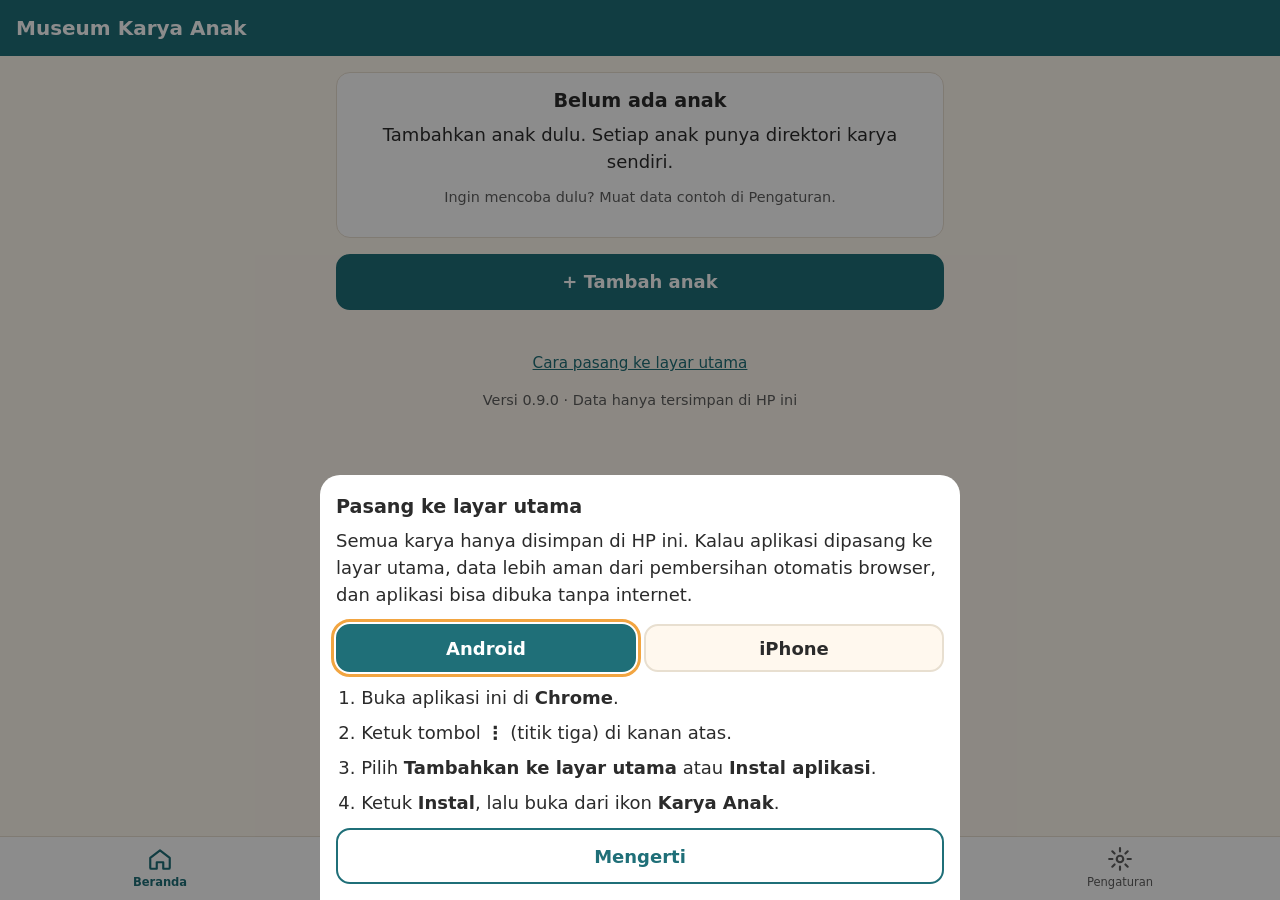
==== app/index.html @ 548cb98d "Aplikasi lengkap versi 0.9.0: folder app untuk Cloudflare, alat bantu, aturan kerja multi-device" ====
<!doctype html>
<html lang="id">
<head>
  <meta charset="utf-8">
  <meta name="viewport" content="width=device-width, initial-scale=1, viewport-fit=cover">
  <title>Museum Karya Anak</title>
  <meta name="description" content="Katalog pribadi karya anak. Semua data tersimpan di HP ini saja.">
  <meta name="theme-color" content="#1F6F78">
  <link rel="manifest" href="manifest.webmanifest">
  <link rel="icon" href="icons/icon-192.png" type="image/png">
  <link rel="apple-touch-icon" href="icons/apple-touch-icon.png">
  <meta name="mobile-web-app-capable" content="yes">
  <meta name="apple-mobile-web-app-capable" content="yes">
  <meta name="apple-mobile-web-app-title" content="Karya Anak">
  <meta name="apple-mobile-web-app-status-bar-style" content="default">
  <link rel="stylesheet" href="css/app.css">
  <script src="js/version.js"></script>
  <script type="module" src="js/app.js"></script>
</head>
<body>
  <header class="app-bar">
    <button type="button" id="tombol-kembali" class="tombol-ikon" aria-label="Kembali" hidden>←</button>
    <h1 id="judul-layar" class="app-judul">Museum Karya Anak</h1>
  </header>

  <main id="layar" class="layar" tabindex="-1"></main>

  <nav id="nav-bawah" class="nav-bawah" aria-label="Menu utama">
    <button type="button" data-ke="#/" data-nav="beranda">
      <svg viewBox="0 0 24 24" aria-hidden="true"><path d="M3 11l9-7 9 7v9a1 1 0 0 1-1 1h-5v-6H9v6H4a1 1 0 0 1-1-1z"/></svg>
      <span>Beranda</span>
    </button>
    <button type="button" data-ke="#/cari" data-nav="cari">
      <svg viewBox="0 0 24 24" aria-hidden="true"><circle cx="11" cy="11" r="7"/><path d="M20 20l-4-4"/></svg>
      <span>Cari</span>
    </button>
    <button type="button" data-ke="#/karya/baru" data-nav="tambah" class="nav-tambah">
      <svg viewBox="0 0 24 24" aria-hidden="true"><path d="M12 5v14M5 12h14"/></svg>
      <span>Tambah karya</span>
    </button>
    <button type="button" data-ke="#/pengaturan" data-nav="pengaturan">
      <svg viewBox="0 0 24 24" aria-hidden="true"><circle cx="12" cy="12" r="3"/><path d="M12 2v3M12 19v3M2 12h3M19 12h3M4.9 4.9l2.1 2.1M17 17l2.1 2.1M4.9 19.1L7 17M17 7l2.1-2.1"/></svg>
      <span>Pengaturan</span>
    </button>
  </nav>

  <div id="banner-update" class="banner" role="status" hidden>
    <span>Ada versi baru aplikasi.</span>
    <button type="button" id="tombol-update" class="tombol tombol-kecil">Perbarui</button>
  </div>

  <dialog id="panduan-pasang" class="lembar" aria-labelledby="panduan-judul">
    <h2 id="panduan-judul">Pasang ke layar utama</h2>
    <p>
      Semua karya hanya disimpan di HP ini. Kalau aplikasi dipasang ke layar utama,
      data lebih aman dari pembersihan otomatis browser, dan aplikasi bisa dibuka tanpa internet.
    </p>

    <button type="button" id="tombol-pasang-langsung" class="tombol tombol-utama" hidden>Pasang sekarang</button>

    <div class="tab-pilihan" role="tablist" aria-label="Jenis HP">
      <button type="button" role="tab" class="tab" data-os="android" aria-selected="true">Android</button>
      <button type="button" role="tab" class="tab" data-os="iphone" aria-selected="false">iPhone</button>
    </div>

    <ol class="langkah" data-panel="android">
      <li>Buka aplikasi ini di <strong>Chrome</strong>.</li>
      <li>Ketuk tombol <strong>⋮</strong> (titik tiga) di kanan atas.</li>
      <li>Pilih <strong>Tambahkan ke layar utama</strong> atau <strong>Instal aplikasi</strong>.</li>
      <li>Ketuk <strong>Instal</strong>, lalu buka dari ikon <strong>Karya Anak</strong>.</li>
    </ol>

    <ol class="langkah" data-panel="iphone" hidden>
      <li>Buka aplikasi ini di <strong>Safari</strong>.</li>
      <li>Ketuk tombol <strong>Bagikan</strong> (kotak dengan panah ke atas).</li>
      <li>Gulir ke bawah, pilih <strong>Tambahkan ke Layar Utama</strong>.</li>
      <li>Ketuk <strong>Tambah</strong>, lalu buka dari ikon <strong>Karya Anak</strong>.</li>
    </ol>
    <p class="catatan" data-panel="iphone" hidden>
      Penting di iPhone: data di ikon layar utama <strong>terpisah</strong> dari data di Safari.
      Pasang dulu, lalu selalu buka dari ikon sebelum mulai menyimpan karya.
    </p>

    <button type="button" class="tombol" data-tutup>Mengerti</button>
  </dialog>

  <noscript>
    <p class="kartu">Aplikasi ini butuh JavaScript. Aktifkan JavaScript di browser Anda.</p>
  </noscript>
</body>
</html>
---- app/css/app.css ----
/* Museum Karya Anak — gaya dasar.
   Dirancang untuk HP dan satu tangan: teks besar, tombol besar. */

:root {
  --warna-utama: #1F6F78;
  --warna-utama-gelap: #155158;
  --aksen: #F2A541;
  --latar: #FFF8EE;
  --kartu: #FFFFFF;
  --teks: #2B2B2B;
  --teks-redup: #5E5E5E;
  --garis: #E8DFD0;
  --bahaya: #B3261E;
  --sukses: #2E7D32;
  --peringatan: #B26A00;

  --radius: 14px;
  --tinggi-tombol: 56px;
  --jarak: 16px;
  --tinggi-nav: 64px;
}

* { box-sizing: border-box; }

html { -webkit-text-size-adjust: 100%; }

body {
  margin: 0;
  min-height: 100vh;
  background: var(--latar);
  color: var(--teks);
  font-family: system-ui, -apple-system, "Segoe UI", Roboto, sans-serif;
  font-size: 18px;
  line-height: 1.5;
  padding-bottom: env(safe-area-inset-bottom);
}

h1, h2, h3 { line-height: 1.25; margin: 0 0 8px; }
h2 { font-size: 1.2rem; }
p { margin: 0 0 12px; }

.app-bar {
  position: sticky;
  top: 0;
  z-index: 10;
  background: var(--warna-utama);
  color: #fff;
  display: flex;
  align-items: center;
  gap: 8px;
  min-height: 56px;
  padding: calc(env(safe-area-inset-top) + 8px) var(--jarak) 8px;
}
.app-judul {
  font-size: 1.25rem;
  margin: 0;
  overflow: hidden;
  text-overflow: ellipsis;
  white-space: nowrap;
}
.tombol-ikon {
  flex: none;
  width: 48px;
  height: 48px;
  margin-left: -8px;
  border: 0;
  border-radius: 50%;
  background: transparent;
  color: #fff;
  font-size: 1.6rem;
  line-height: 1;
  cursor: pointer;
}
.tombol-ikon:active { background: rgba(255, 255, 255, 0.15); }

.layar {
  max-width: 640px;
  margin: 0 auto;
  padding: var(--jarak);
  outline: none;
}

.kartu {
  background: var(--kartu);
  border: 1px solid var(--garis);
  border-radius: var(--radius);
  padding: var(--jarak);
  margin-bottom: var(--jarak);
}

.redup { color: var(--teks-redup); }

/* Tombol */
.tombol {
  display: flex;
  align-items: center;
  justify-content: center;
  width: 100%;
  min-height: var(--tinggi-tombol);
  padding: 0 20px;
  margin-top: 12px;
  border: 2px solid var(--warna-utama);
  border-radius: var(--radius);
  background: var(--kartu);
  color: var(--warna-utama);
  font: inherit;
  font-weight: 600;
  cursor: pointer;
  -webkit-tap-highlight-color: transparent;
}
.tombol:active { transform: scale(0.98); }
.tombol-utama { background: var(--warna-utama); color: #fff; }
.tombol-utama:active { background: var(--warna-utama-gelap); }
.tombol-kecil { width: auto; min-height: 44px; margin: 0; }
.tombol:focus-visible, .tab:focus-visible {
  outline: 3px solid var(--aksen);
  outline-offset: 2px;
}

.tombol-bahaya {
  border-color: var(--bahaya);
  color: var(--bahaya);
  margin-top: 40px;
}
.tombol-bahaya-penuh {
  border-color: var(--bahaya);
  background: var(--bahaya);
  color: #fff;
}
.tombol-teks {
  min-height: 44px;
  padding: 0 4px;
  border: 0;
  background: none;
  color: var(--warna-utama);
  font: inherit;
  font-size: 0.95rem;
  text-decoration: underline;
  cursor: pointer;
}

.subjudul { font-size: 1rem; color: var(--teks-redup); margin: 4px 0 12px; }
.kosong { text-align: center; }
.kaki { margin-top: 32px; text-align: center; font-size: 0.9rem; }
.kaki p { margin: 4px 0 0; }

/* Daftar anak di beranda */
.daftar-anak { display: grid; gap: 12px; }
.kartu-anak {
  display: flex;
  align-items: center;
  gap: 14px;
  width: 100%;
  min-height: 84px;
  padding: 12px var(--jarak);
  border: 1px solid var(--garis);
  border-radius: var(--radius);
  background: var(--kartu);
  color: var(--teks);
  font: inherit;
  text-align: left;
  cursor: pointer;
  -webkit-tap-highlight-color: transparent;
}
.kartu-anak:active { background: #F6EFE3; }
.kartu-anak-teks { display: flex; flex-direction: column; flex: 1; min-width: 0; }
.kartu-anak-nama {
  font-size: 1.15rem;
  font-weight: 700;
  overflow: hidden;
  text-overflow: ellipsis;
  white-space: nowrap;
}
.panah { font-size: 1.8rem; color: var(--teks-redup); }

.avatar {
  flex: none;
  display: inline-flex;
  align-items: center;
  justify-content: center;
  width: 56px;
  height: 56px;
  border-radius: 50%;
  color: #fff;
  font-size: 1.5rem;
  font-weight: 700;
}
.avatar-besar { width: 72px; height: 72px; font-size: 2rem; }
.avatar-0 { background: #1F6F78; }
.avatar-1 { background: #C4553A; }
.avatar-2 { background: #4F8F5C; }
.avatar-3 { background: #7A5BA6; }
.avatar-4 { background: #A86F12; }
.avatar-5 { background: #2F6DB5; }

.profil-anak { display: flex; align-items: center; gap: 16px; }
.profil-anak h2 { margin-bottom: 4px; overflow-wrap: anywhere; }
.profil-anak p { margin: 0; }

/* Formulir */
.isian { display: flex; flex-direction: column; gap: 6px; margin-bottom: 20px; }
.label { font-weight: 600; }
.wajib { color: var(--bahaya); font-weight: 400; font-size: 0.9rem; }
.isian input {
  width: 100%;
  min-height: var(--tinggi-tombol);
  padding: 0 14px;
  border: 2px solid var(--garis);
  border-radius: var(--radius);
  background: var(--kartu);
  color: var(--teks);
  font: inherit; /* 18px: mencegah iPhone memperbesar layar saat mengetik */
}
.isian input:focus { outline: none; border-color: var(--warna-utama); }
.bantuan { font-size: 0.9rem; color: var(--teks-redup); }
.isian .tombol-teks { align-self: flex-start; }
.pesan-galat {
  padding: 12px;
  border-radius: var(--radius);
  background: #FDECEA;
  color: var(--bahaya);
}
.tombol:disabled { opacity: 0.45; cursor: default; transform: none; }

/* Pesan singkat */
.kabar {
  position: fixed;
  left: 50%;
  bottom: calc(env(safe-area-inset-bottom) + 24px);
  z-index: 30;
  transform: translateX(-50%);
  max-width: calc(100% - 32px);
  padding: 12px 20px;
  border-radius: 999px;
  background: var(--teks);
  color: #fff;
  box-shadow: 0 6px 20px rgba(0, 0, 0, 0.25);
}

/* Banner versi baru */
.banner {
  position: fixed;
  left: var(--jarak);
  right: var(--jarak);
  bottom: calc(env(safe-area-inset-bottom) + var(--jarak));
  z-index: 20;
  display: flex;
  align-items: center;
  justify-content: space-between;
  gap: 12px;
  padding: 12px var(--jarak);
  border-radius: var(--radius);
  background: var(--teks);
  color: #fff;
  box-shadow: 0 6px 20px rgba(0, 0, 0, 0.25);
}
.banner[hidden] { display: none; }
.banner .tombol { background: var(--aksen); border-color: var(--aksen); color: var(--teks); }

/* Lembar (dialog dari bawah, mudah dijangkau jempol) */
.lembar {
  width: 100%;
  max-width: 640px;
  max-height: 90vh;
  margin: auto auto 0;
  padding: 20px var(--jarak) calc(env(safe-area-inset-bottom) + var(--jarak));
  border: 0;
  border-radius: 20px 20px 0 0;
  background: var(--kartu);
  color: var(--teks);
  overflow-y: auto;
}
.lembar::backdrop { background: rgba(0, 0, 0, 0.45); }

.tab-pilihan {
  display: grid;
  grid-template-columns: 1fr 1fr;
  gap: 8px;
  margin: 16px 0 8px;
}
.tab {
  min-height: 48px;
  border: 2px solid var(--garis);
  border-radius: var(--radius);
  background: var(--latar);
  color: var(--teks);
  font: inherit;
  font-weight: 600;
  cursor: pointer;
}
.tab[aria-selected="true"] {
  border-color: var(--warna-utama);
  background: var(--warna-utama);
  color: #fff;
}

.langkah { padding-left: 1.4em; margin: 12px 0; }
.langkah li { margin-bottom: 8px; }

.catatan {
  padding: 12px;
  border-radius: var(--radius);
  background: #FFF1D6;
  font-size: 0.95rem;
}

/* ---------- Tahap 3 ke atas ---------- */

body.ada-nav { padding-bottom: calc(var(--tinggi-nav) + env(safe-area-inset-bottom) + 8px); }
body.ada-bar-aksi { padding-bottom: calc(var(--tinggi-nav) + env(safe-area-inset-bottom) + 80px); }

/* Menu bawah (mudah dijangkau jempol) */
.nav-bawah {
  position: fixed;
  left: 0;
  right: 0;
  bottom: 0;
  z-index: 15;
  display: grid;
  grid-template-columns: repeat(4, 1fr);
  height: calc(var(--tinggi-nav) + env(safe-area-inset-bottom));
  padding-bottom: env(safe-area-inset-bottom);
  background: var(--kartu);
  border-top: 1px solid var(--garis);
}
.nav-bawah button {
  display: flex;
  flex-direction: column;
  align-items: center;
  justify-content: center;
  gap: 2px;
  border: 0;
  background: none;
  color: var(--teks-redup);
  font: inherit;
  font-size: 0.72rem;
  cursor: pointer;
  -webkit-tap-highlight-color: transparent;
}
.nav-bawah svg {
  width: 26px;
  height: 26px;
  fill: none;
  stroke: currentColor;
  stroke-width: 2;
  stroke-linecap: round;
  stroke-linejoin: round;
}
.nav-bawah [aria-current="page"] { color: var(--warna-utama); font-weight: 700; }
.nav-bawah .nav-tambah svg {
  width: 40px;
  height: 40px;
  padding: 7px;
  border-radius: 50%;
  background: var(--warna-utama);
  color: #fff;
  stroke-width: 3;
}
.nav-bawah .nav-tambah { color: var(--warna-utama); font-weight: 600; }

body.ada-nav .banner,
body.ada-nav .kabar { bottom: calc(var(--tinggi-nav) + env(safe-area-inset-bottom) + 12px); }

/* Input file disembunyikan; tombolnya berupa <label> (paling andal di iPhone) */
.tersembunyi {
  position: absolute;
  width: 1px;
  height: 1px;
  opacity: 0;
  pointer-events: none;
}

.daftar-status { list-style: none; margin: 0 0 8px; padding: 0; }
.daftar-status li {
  display: flex;
  justify-content: space-between;
  gap: 12px;
  padding: 10px 0;
  border-bottom: 1px solid var(--garis);
}
.daftar-status li:last-child { border-bottom: 0; }
.daftar-status strong { text-align: right; }
.status-ya { color: var(--sukses); }
.status-belum { color: var(--peringatan); }

.tombol-bahaya-garis { border-color: var(--bahaya); color: var(--bahaya); }
.teks-bahaya { color: var(--bahaya); }

/* Chip pilihan */
.chip-grup { display: flex; flex-wrap: wrap; gap: 8px; }
.chip-grup:empty { display: none; }
.chip-gulir {
  display: flex;
  gap: 8px;
  overflow-x: auto;
  padding: 2px 0 8px;
  margin-bottom: 4px;
  scrollbar-width: none;
}
.chip-gulir::-webkit-scrollbar { display: none; }
.chip {
  position: relative;
  display: inline-flex;
  align-items: center;
  flex: none;
  min-height: 44px;
  padding: 0 16px;
  border: 2px solid var(--garis);
  border-radius: 999px;
  background: var(--kartu);
  color: var(--teks);
  font: inherit;
  font-size: 1rem;
  cursor: pointer;
  -webkit-tap-highlight-color: transparent;
}
.chip input { position: absolute; opacity: 0; pointer-events: none; }
.chip:has(input:checked),
.chip[aria-pressed="true"] {
  border-color: var(--warna-utama);
  background: var(--warna-utama);
  color: #fff;
}
.chip:has(input:focus-visible) { outline: 3px solid var(--aksen); outline-offset: 2px; }
.chip-saran { background: var(--latar); }

fieldset.isian { border: 0; padding: 0; margin: 0 0 20px; min-width: 0; }
fieldset.isian legend { padding: 0; margin-bottom: 6px; }

.isian textarea {
  width: 100%;
  padding: 12px 14px;
  border: 2px solid var(--garis);
  border-radius: var(--radius);
  background: var(--kartu);
  color: var(--teks);
  font: inherit;
  resize: vertical;
}
.isian textarea:focus { outline: none; border-color: var(--warna-utama); }

/* Formulir karya */
.foto-pratinjau {
  border-radius: var(--radius);
  overflow: hidden;
  background: #EFE6D6;
}
.foto-pratinjau img { display: block; width: 100%; max-height: 50vh; object-fit: contain; }
.pilihan-foto { display: grid; grid-template-columns: 1fr 1fr; gap: 10px; }
.pilihan-foto .tombol { margin-top: 0; padding: 0 10px; text-align: center; }
.baris-tombol { display: grid; grid-template-columns: 1fr 1fr; gap: 10px; }
.baris-tombol .tombol { margin-top: 0; padding: 0 10px; font-size: 0.95rem; text-align: center; }
.baris-tombol .tombol:only-child { grid-column: 1 / -1; }

.daftar-media:empty { display: none; }
.daftar-media { display: grid; gap: 10px; }
.item-media {
  padding: 10px;
  border: 1px solid var(--garis);
  border-radius: var(--radius);
  background: var(--latar);
}
.item-media audio { width: 100%; }
.item-media-info {
  display: flex;
  justify-content: space-between;
  align-items: center;
  gap: 8px;
  font-size: 0.95rem;
}
.video-karya { display: block; width: 100%; max-height: 60vh; border-radius: 10px; background: #000; }

.opsional {
  margin: 8px 0 20px;
  border: 1px solid var(--garis);
  border-radius: var(--radius);
  background: var(--kartu);
}
.opsional summary {
  min-height: var(--tinggi-tombol);
  display: flex;
  align-items: center;
  gap: 6px;
  padding: 0 var(--jarak);
  font-weight: 600;
  cursor: pointer;
  list-style: none;
}
.opsional summary::-webkit-details-marker { display: none; }
.opsional summary::before { content: "＋"; color: var(--warna-utama); font-weight: 700; }
.opsional[open] summary::before { content: "－"; }
.opsional > .isian { padding: 0 var(--jarak); }

.bar-simpan {
  position: sticky;
  bottom: 0;
  z-index: 5;
  margin: 0 calc(-1 * var(--jarak));
  padding: 4px var(--jarak) calc(env(safe-area-inset-bottom) + 12px);
  background: linear-gradient(to bottom, rgba(255, 248, 238, 0), var(--latar) 20%);
}

/* Galeri */
.baris-galeri {
  display: flex;
  justify-content: space-between;
  align-items: center;
  margin: 16px 0 8px;
}
.grid-karya {
  display: grid;
  grid-template-columns: repeat(3, 1fr);
  gap: 6px;
}
.sel-karya {
  position: relative;
  aspect-ratio: 1;
  padding: 0;
  border: 0;
  border-radius: 10px;
  overflow: hidden;
  background: #EFE6D6;
  cursor: pointer;
  -webkit-tap-highlight-color: transparent;
}
.sel-karya img { width: 100%; height: 100%; object-fit: cover; display: block; }
.sel-karya img:not([src]) { visibility: hidden; }
.tanda-cerita, .tanda-cerita-contoh {
  padding: 2px 6px;
  border-radius: 6px;
  background: rgba(178, 106, 0, 0.92);
  color: #fff;
  font-size: 0.68rem;
  font-weight: 600;
  line-height: 1.3;
  white-space: nowrap;
}
.tanda-cerita { position: absolute; left: 4px; bottom: 4px; }
.tag-anak {
  position: absolute;
  left: 4px;
  top: 4px;
  max-width: calc(100% - 8px);
  padding: 2px 6px;
  border-radius: 6px;
  background: rgba(31, 111, 120, 0.92);
  color: #fff;
  font-size: 0.68rem;
  overflow: hidden;
  text-overflow: ellipsis;
  white-space: nowrap;
}
.centang {
  display: none;
  position: absolute;
  top: 6px;
  right: 6px;
  width: 28px;
  height: 28px;
  border: 2px solid #fff;
  border-radius: 50%;
  background: rgba(0, 0, 0, 0.35);
  color: transparent;
  font-weight: 700;
  line-height: 24px;
  text-align: center;
}
.mode-pilih .centang { display: block; }
.mode-pilih .terpilih .centang { background: var(--warna-utama); color: #fff; }
.mode-pilih .terpilih img { opacity: 0.75; }
.bar-aksi {
  position: fixed;
  left: 0;
  right: 0;
  bottom: calc(var(--tinggi-nav) + env(safe-area-inset-bottom));
  z-index: 16;
  display: flex;
  align-items: center;
  gap: 8px;
  padding: 10px var(--jarak);
  background: var(--kartu);
  border-top: 1px solid var(--garis);
  box-shadow: 0 -4px 12px rgba(0, 0, 0, 0.08);
}
.bar-aksi span { flex: 1; font-weight: 600; font-size: 0.95rem; }
.bar-aksi .tombol { padding: 0 12px; font-size: 0.9rem; }
.catatan-cerita { margin: 12px 0 0; }

/* Halaman anak */
.profil-anak { margin-bottom: 4px; }

/* Detail karya */
.foto-detail {
  margin: calc(-1 * var(--jarak)) calc(-1 * var(--jarak)) var(--jarak);
  background: #EFE6D6;
}
.foto-detail img { display: block; width: 100%; max-height: 70vh; object-fit: contain; }
.keterangan { display: grid; grid-template-columns: auto 1fr; gap: 6px 14px; margin: 12px 0 0; }
.keterangan dt { color: var(--teks-redup); }
.keterangan dd { margin: 0; overflow-wrap: anywhere; }
.cerita { white-space: pre-wrap; overflow-wrap: anywhere; }
.kartu h3 { font-size: 1.05rem; }
.kartu .item-media + .item-media { margin-top: 8px; }

/* Pencarian */
.kotak-cari input {
  width: 100%;
  min-height: var(--tinggi-tombol);
  padding: 0 16px;
  border: 2px solid var(--garis);
  border-radius: 999px;
  background: var(--kartu);
  color: var(--teks);
  font: inherit;
}
.kotak-cari input:focus { outline: none; border-color: var(--warna-utama); }
.kotak-cari { margin-bottom: 12px; }
.kelompok-filter { margin-top: 4px; }
.label-filter { display: block; font-size: 0.85rem; font-weight: 600; color: var(--teks-redup); }

/* Pengaturan */
.kartu-pengingat { border-color: var(--aksen); background: #FFF4DE; }
.kartu-pengingat .tombol-teks { display: block; margin: 4px auto 0; }
.kartu-risiko { border-color: #F1C4BF; background: #FFF6F5; }
.kartu-risiko ul { margin: 0 0 12px; padding-left: 1.3em; }
.kartu label.tombol { text-align: center; }

/* Perekam dan lembar progres */
.perekam .pratinjau-video { display: block; width: 100%; max-height: 45vh; border-radius: 10px; background: #000; }
.perekam .hasil-rekam audio { width: 100%; }
.waktu-rekam { font-size: 1.6rem; font-weight: 700; text-align: center; margin: 12px 0 0; font-variant-numeric: tabular-nums; }
.tombol-rekam { border-color: var(--bahaya); background: var(--bahaya); color: #fff; }
.pesan-lembar { white-space: pre-line; }
.pemutar {
  width: 40px;
  height: 40px;
  margin: 12px auto;
  border: 4px solid var(--garis);
  border-top-color: var(--warna-utama);
  border-radius: 50%;
  animation: putar 0.9s linear infinite;
}
.progres-teks { text-align: center; min-height: 1.5em; }
@keyframes putar { to { transform: rotate(360deg); } }

[hidden] { display: none !important; }
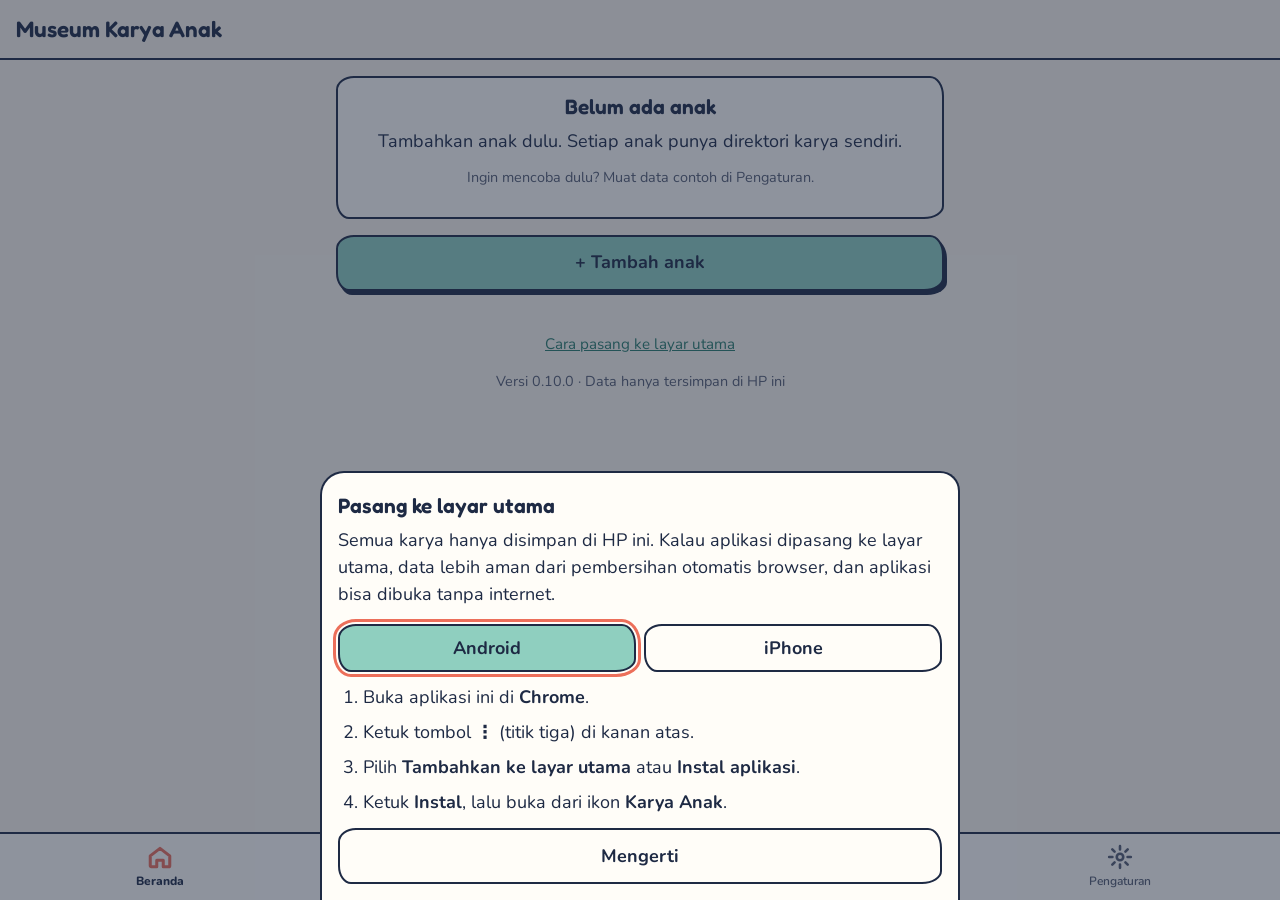
==== commit 869ce6c8: "Tampilan baru gaya digambar tangan (versi 0.10.0) Garis tepi biru tua tebal, warna pastel (mint, kor" ====
--- a/app/index.html
+++ b/app/index.html
@@ -5,7 +5,7 @@
   <meta name="viewport" content="width=device-width, initial-scale=1, viewport-fit=cover">
   <title>Museum Karya Anak</title>
   <meta name="description" content="Katalog pribadi karya anak. Semua data tersimpan di HP ini saja.">
-  <meta name="theme-color" content="#1F6F78">
+  <meta name="theme-color" content="#FBF6EC">
   <link rel="manifest" href="manifest.webmanifest">
   <link rel="icon" href="icons/icon-192.png" type="image/png">
   <link rel="apple-touch-icon" href="icons/apple-touch-icon.png">
--- a/app/css/app.css
+++ b/app/css/app.css
@@ -1,23 +1,55 @@
 /* Museum Karya Anak — gaya dasar.
    Dirancang untuk HP dan satu tangan: teks besar, tombol besar. */
 
+/* Huruf bulat (gratis, lisensi OFL — lihat fonts/LISENSI-OFL.txt) */
+@font-face {
+  font-family: "Nunito";
+  font-style: normal;
+  font-display: swap;
+  font-weight: 200 1000;
+  src: url("../fonts/nunito.woff2") format("woff2");
+}
+@font-face {
+  font-family: "Fredoka";
+  font-style: normal;
+  font-display: swap;
+  font-weight: 300 700;
+  src: url("../fonts/fredoka.woff2") format("woff2");
+}
+
+/* Gaya "digambar tangan": garis tepi biru tua tebal, warna pastel ceria. */
 :root {
-  --warna-utama: #1F6F78;
-  --warna-utama-gelap: #155158;
-  --aksen: #F2A541;
-  --latar: #FFF8EE;
-  --kartu: #FFFFFF;
-  --teks: #2B2B2B;
-  --teks-redup: #5E5E5E;
-  --garis: #E8DFD0;
-  --bahaya: #B3261E;
-  --sukses: #2E7D32;
-  --peringatan: #B26A00;
-
-  --radius: 14px;
+  --tinta: #1E2A44;          /* garis tepi dan teks utama */
+  --mint: #8FCFBF;
+  --mint-muda: #DDF1EB;
+  --koral: #EC6F5A;
+  --koral-muda: #FFDCD4;
+  --lavender: #8E9BD6;
+  --lavender-muda: #E3E7F7;
+  --kuning: #F6C760;
+
+  --warna-utama: #2A7D6B;    /* teks/tautan aktif (cukup kontras di latar krem) */
+  --warna-utama-gelap: #1F5F51;
+  --aksen: var(--koral);
+  --latar: #FBF6EC;
+  --kartu: #FFFDF8;
+  --teks: var(--tinta);
+  --teks-redup: #555D70;
+  --garis: #D9D3C4;
+  --bahaya: #C23A2B;
+  --sukses: #2A7D4F;
+  --peringatan: #A35A00;
+
+  --tebal: 2.5px;
+  --garis-tangan: var(--tebal) solid var(--tinta);
+  --bayang: 3px 4px 0 var(--tinta);
+  --radius: 16px;
+  /* Sudut sedikit tidak rata, supaya terlihat seperti digambar tangan */
+  --radius-tangan: 18px 14px 20px 13px / 14px 20px 13px 18px;
   --tinggi-tombol: 56px;
   --jarak: 16px;
-  --tinggi-nav: 64px;
+  --tinggi-nav: 68px;
+  --huruf-judul: "Fredoka", "Nunito", system-ui, sans-serif;
 }
 
 * { box-sizing: border-box; }
@@ -29,30 +61,33 @@
   min-height: 100vh;
   background: var(--latar);
   color: var(--teks);
-  font-family: system-ui, -apple-system, "Segoe UI", Roboto, sans-serif;
+  font-family: "Nunito", system-ui, -apple-system, "Segoe UI", Roboto, sans-serif;
   font-size: 18px;
   line-height: 1.5;
   padding-bottom: env(safe-area-inset-bottom);
 }
 
-h1, h2, h3 { line-height: 1.25; margin: 0 0 8px; }
-h2 { font-size: 1.2rem; }
+h1, h2, h3 { font-family: var(--huruf-judul); font-weight: 600; line-height: 1.25; margin: 0 0 8px; }
+h2 { font-size: 1.3rem; }
 p { margin: 0 0 12px; }
 
 .app-bar {
   position: sticky;
   top: 0;
   z-index: 10;
-  background: var(--warna-utama);
-  color: #fff;
+  background: var(--latar);
+  color: var(--tinta);
+  border-bottom: var(--garis-tangan);
   display: flex;
   align-items: center;
   gap: 8px;
-  min-height: 56px;
+  min-height: 60px;
   padding: calc(env(safe-area-inset-top) + 8px) var(--jarak) 8px;
 }
 .app-judul {
-  font-size: 1.25rem;
+  font-family: var(--huruf-judul);
+  font-weight: 600;
+  font-size: 1.4rem;
   margin: 0;
   overflow: hidden;
   text-overflow: ellipsis;
@@ -66,12 +101,13 @@
   border: 0;
   border-radius: 50%;
   background: transparent;
-  color: #fff;
+  color: var(--tinta);
   font-size: 1.6rem;
+  font-weight: 700;
   line-height: 1;
   cursor: pointer;
 }
-.tombol-ikon:active { background: rgba(255, 255, 255, 0.15); }
+.tombol-ikon:active { background: var(--mint-muda); }
 
 .layar {
   max-width: 640px;
@@ -82,8 +118,8 @@
 
 .kartu {
   background: var(--kartu);
-  border: 1px solid var(--garis);
-  border-radius: var(--radius);
+  border: var(--garis-tangan);
+  border-radius: var(--radius-tangan);
   padding: var(--jarak);
   margin-bottom: var(--jarak);
 }
@@ -99,18 +135,18 @@
   min-height: var(--tinggi-tombol);
   padding: 0 20px;
   margin-top: 12px;
-  border: 2px solid var(--warna-utama);
-  border-radius: var(--radius);
-  background: var(--kartu);
-  color: var(--warna-utama);
+  border: var(--garis-tangan);
+  border-radius: var(--radius-tangan);
+  background: var(--kartu);
+  color: var(--tinta);
   font: inherit;
-  font-weight: 600;
+  font-weight: 700;
   cursor: pointer;
   -webkit-tap-highlight-color: transparent;
 }
-.tombol:active { transform: scale(0.98); }
-.tombol-utama { background: var(--warna-utama); color: #fff; }
-.tombol-utama:active { background: var(--warna-utama-gelap); }
+.tombol:active { transform: translate(2px, 2px); }
+.tombol-utama { background: var(--mint); color: var(--tinta); box-shadow: var(--bayang); }
+.tombol-utama:active { background: #7DC2B1; box-shadow: 1px 2px 0 var(--tinta); }
 .tombol-kecil { width: auto; min-height: 44px; margin: 0; }
 .tombol:focus-visible, .tab:focus-visible {
   outline: 3px solid var(--aksen);
@@ -153,20 +189,22 @@
   width: 100%;
   min-height: 84px;
   padding: 12px var(--jarak);
-  border: 1px solid var(--garis);
-  border-radius: var(--radius);
+  border: var(--garis-tangan);
+  border-radius: var(--radius-tangan);
   background: var(--kartu);
   color: var(--teks);
+  box-shadow: var(--bayang);
   font: inherit;
   text-align: left;
   cursor: pointer;
   -webkit-tap-highlight-color: transparent;
 }
-.kartu-anak:active { background: #F6EFE3; }
+.kartu-anak:active { background: var(--mint-muda); transform: translate(2px, 2px); box-shadow: 1px 2px 0 var(--tinta); }
 .kartu-anak-teks { display: flex; flex-direction: column; flex: 1; min-width: 0; }
 .kartu-anak-nama {
-  font-size: 1.15rem;
-  font-weight: 700;
+  font-family: var(--huruf-judul);
+  font-size: 1.25rem;
+  font-weight: 600;
   overflow: hidden;
   text-overflow: ellipsis;
   white-space: nowrap;
@@ -180,18 +218,20 @@
   justify-content: center;
   width: 56px;
   height: 56px;
+  border: var(--garis-tangan);
   border-radius: 50%;
-  color: #fff;
+  color: var(--tinta);
+  font-family: var(--huruf-judul);
   font-size: 1.5rem;
-  font-weight: 700;
+  font-weight: 600;
 }
 .avatar-besar { width: 72px; height: 72px; font-size: 2rem; }
-.avatar-0 { background: #1F6F78; }
-.avatar-1 { background: #C4553A; }
-.avatar-2 { background: #4F8F5C; }
-.avatar-3 { background: #7A5BA6; }
-.avatar-4 { background: #A86F12; }
-.avatar-5 { background: #2F6DB5; }
+.avatar-0 { background: var(--mint); }
+.avatar-1 { background: #F59A88; }
+.avatar-2 { background: var(--lavender); }
+.avatar-3 { background: var(--kuning); }
+.avatar-4 { background: #B9D98A; }
+.avatar-5 { background: #F3B6CF; }
 
 .profil-anak { display: flex; align-items: center; gap: 16px; }
 .profil-anak h2 { margin-bottom: 4px; overflow-wrap: anywhere; }
@@ -199,26 +239,28 @@
 
 /* Formulir */
 .isian { display: flex; flex-direction: column; gap: 6px; margin-bottom: 20px; }
-.label { font-weight: 600; }
+.label { font-weight: 700; }
 .wajib { color: var(--bahaya); font-weight: 400; font-size: 0.9rem; }
 .isian input {
   width: 100%;
   min-height: var(--tinggi-tombol);
   padding: 0 14px;
-  border: 2px solid var(--garis);
-  border-radius: var(--radius);
+  border: var(--garis-tangan);
+  border-radius: var(--radius-tangan);
   background: var(--kartu);
   color: var(--teks);
   font: inherit; /* 18px: mencegah iPhone memperbesar layar saat mengetik */
 }
-.isian input:focus { outline: none; border-color: var(--warna-utama); }
+.isian input:focus { outline: none; box-shadow: 0 0 0 4px var(--mint); }
 .bantuan { font-size: 0.9rem; color: var(--teks-redup); }
 .isian .tombol-teks { align-self: flex-start; }
 .pesan-galat {
   padding: 12px;
-  border-radius: var(--radius);
-  background: #FDECEA;
+  border: var(--tebal) solid var(--bahaya);
+  border-radius: var(--radius-tangan);
+  background: var(--koral-muda);
   color: var(--bahaya);
+  font-weight: 600;
 }
 .tombol:disabled { opacity: 0.45; cursor: default; transform: none; }
 
@@ -231,10 +273,12 @@
   transform: translateX(-50%);
   max-width: calc(100% - 32px);
   padding: 12px 20px;
+  border: var(--garis-tangan);
   border-radius: 999px;
-  background: var(--teks);
-  color: #fff;
-  box-shadow: 0 6px 20px rgba(0, 0, 0, 0.25);
+  background: var(--kuning);
+  color: var(--tinta);
+  font-weight: 700;
+  box-shadow: var(--bayang);
 }
 
 /* Banner versi baru */
@@ -249,13 +293,15 @@
   justify-content: space-between;
   gap: 12px;
   padding: 12px var(--jarak);
-  border-radius: var(--radius);
-  background: var(--teks);
-  color: #fff;
-  box-shadow: 0 6px 20px rgba(0, 0, 0, 0.25);
+  border: var(--garis-tangan);
+  border-radius: var(--radius-tangan);
+  background: var(--lavender-muda);
+  color: var(--tinta);
+  font-weight: 600;
+  box-shadow: var(--bayang);
 }
 .banner[hidden] { display: none; }
-.banner .tombol { background: var(--aksen); border-color: var(--aksen); color: var(--teks); }
+.banner .tombol { background: var(--mint); }
 
 /* Lembar (dialog dari bawah, mudah dijangkau jempol) */
 .lembar {
@@ -264,13 +310,14 @@
   max-height: 90vh;
   margin: auto auto 0;
   padding: 20px var(--jarak) calc(env(safe-area-inset-bottom) + var(--jarak));
-  border: 0;
-  border-radius: 20px 20px 0 0;
+  border: var(--garis-tangan);
+  border-bottom: 0;
+  border-radius: 24px 20px 0 0;
   background: var(--kartu);
   color: var(--teks);
   overflow-y: auto;
 }
-.lembar::backdrop { background: rgba(0, 0, 0, 0.45); }
+.lembar::backdrop { background: rgba(30, 42, 68, 0.5); }
 
 .tab-pilihan {
   display: grid;
@@ -280,27 +327,24 @@
 }
 .tab {
   min-height: 48px;
-  border: 2px solid var(--garis);
-  border-radius: var(--radius);
-  background: var(--latar);
+  border: var(--garis-tangan);
+  border-radius: var(--radius-tangan);
+  background: var(--kartu);
   color: var(--teks);
   font: inherit;
-  font-weight: 600;
-  cursor: pointer;
-}
-.tab[aria-selected="true"] {
-  border-color: var(--warna-utama);
-  background: var(--warna-utama);
-  color: #fff;
-}
+  font-weight: 700;
+  cursor: pointer;
+}
+.tab[aria-selected="true"] { background: var(--mint); }
 
 .langkah { padding-left: 1.4em; margin: 12px 0; }
 .langkah li { margin-bottom: 8px; }
 
 .catatan {
   padding: 12px;
-  border-radius: var(--radius);
-  background: #FFF1D6;
+  border: 2px dashed var(--tinta);
+  border-radius: var(--radius-tangan);
+  background: #FDF0CF;
   font-size: 0.95rem;
 }
 
@@ -321,7 +365,7 @@
   height: calc(var(--tinggi-nav) + env(safe-area-inset-bottom));
   padding-bottom: env(safe-area-inset-bottom);
   background: var(--kartu);
-  border-top: 1px solid var(--garis);
+  border-top: var(--garis-tangan);
 }
 .nav-bawah button {
   display: flex;
@@ -333,7 +377,8 @@
   background: none;
   color: var(--teks-redup);
   font: inherit;
-  font-size: 0.72rem;
+  font-size: 0.75rem;
+  font-weight: 600;
   cursor: pointer;
   -webkit-tap-highlight-color: transparent;
 }
@@ -342,21 +387,25 @@
   height: 26px;
   fill: none;
   stroke: currentColor;
-  stroke-width: 2;
+  stroke-width: 2.4;
   stroke-linecap: round;
   stroke-linejoin: round;
 }
-.nav-bawah [aria-current="page"] { color: var(--warna-utama); font-weight: 700; }
+.nav-bawah [aria-current="page"] { color: var(--tinta); font-weight: 800; }
+.nav-bawah [aria-current="page"] svg { stroke: var(--koral); stroke-width: 2.8; }
 .nav-bawah .nav-tambah svg {
-  width: 40px;
-  height: 40px;
-  padding: 7px;
+  width: 44px;
+  height: 44px;
+  margin-top: -10px;
+  padding: 8px;
+  border: var(--garis-tangan);
   border-radius: 50%;
-  background: var(--warna-utama);
-  color: #fff;
+  background: var(--koral);
+  color: var(--tinta);
+  box-shadow: 2px 3px 0 var(--tinta);
   stroke-width: 3;
 }
-.nav-bawah .nav-tambah { color: var(--warna-utama); font-weight: 600; }
+.nav-bawah .nav-tambah { color: var(--tinta); font-weight: 700; }
 
 body.ada-nav .banner,
 body.ada-nav .kabar { bottom: calc(var(--tinggi-nav) + env(safe-area-inset-bottom) + 12px); }
@@ -376,7 +425,7 @@
   justify-content: space-between;
   gap: 12px;
   padding: 10px 0;
-  border-bottom: 1px solid var(--garis);
+  border-bottom: 2px dashed var(--garis);
 }
 .daftar-status li:last-child { border-bottom: 0; }
 .daftar-status strong { text-align: right; }
@@ -405,24 +454,25 @@
   flex: none;
   min-height: 44px;
   padding: 0 16px;
-  border: 2px solid var(--garis);
+  border: 2px solid var(--tinta);
   border-radius: 999px;
   background: var(--kartu);
   color: var(--teks);
   font: inherit;
   font-size: 1rem;
+  font-weight: 600;
   cursor: pointer;
   -webkit-tap-highlight-color: transparent;
 }
 .chip input { position: absolute; opacity: 0; pointer-events: none; }
 .chip:has(input:checked),
 .chip[aria-pressed="true"] {
-  border-color: var(--warna-utama);
-  background: var(--warna-utama);
-  color: #fff;
+  background: var(--lavender);
+  color: var(--tinta);
+  box-shadow: 2px 2px 0 var(--tinta);
 }
 .chip:has(input:focus-visible) { outline: 3px solid var(--aksen); outline-offset: 2px; }
-.chip-saran { background: var(--latar); }
+.chip-saran { background: var(--mint-muda); border-style: dashed; }
 
 fieldset.isian { border: 0; padding: 0; margin: 0 0 20px; min-width: 0; }
 fieldset.isian legend { padding: 0; margin-bottom: 6px; }
@@ -430,20 +480,21 @@
 .isian textarea {
   width: 100%;
   padding: 12px 14px;
-  border: 2px solid var(--garis);
-  border-radius: var(--radius);
+  border: var(--garis-tangan);
+  border-radius: var(--radius-tangan);
   background: var(--kartu);
   color: var(--teks);
   font: inherit;
   resize: vertical;
 }
-.isian textarea:focus { outline: none; border-color: var(--warna-utama); }
+.isian textarea:focus { outline: none; box-shadow: 0 0 0 4px var(--mint); }
 
 /* Formulir karya */
 .foto-pratinjau {
-  border-radius: var(--radius);
+  border: var(--garis-tangan);
+  border-radius: var(--radius-tangan);
   overflow: hidden;
-  background: #EFE6D6;
+  background: #F1EADB;
 }
 .foto-pratinjau img { display: block; width: 100%; max-height: 50vh; object-fit: contain; }
 .pilihan-foto { display: grid; grid-template-columns: 1fr 1fr; gap: 10px; }
@@ -456,9 +507,9 @@
 .daftar-media { display: grid; gap: 10px; }
 .item-media {
   padding: 10px;
-  border: 1px solid var(--garis);
-  border-radius: var(--radius);
-  background: var(--latar);
+  border: 2px solid var(--tinta);
+  border-radius: var(--radius-tangan);
+  background: var(--lavender-muda);
 }
 .item-media audio { width: 100%; }
 .item-media-info {
@@ -472,10 +523,11 @@
 
 .opsional {
   margin: 8px 0 20px;
-  border: 1px solid var(--garis);
-  border-radius: var(--radius);
-  background: var(--kartu);
-}
+  border: var(--tebal) dashed var(--tinta);
+  border-radius: var(--radius-tangan);
+  background: var(--kartu);
+}
+.opsional[open] { border-style: solid; }
 .opsional summary {
   min-height: var(--tinggi-tombol);
   display: flex;
@@ -487,7 +539,7 @@
   list-style: none;
 }
 .opsional summary::-webkit-details-marker { display: none; }
-.opsional summary::before { content: "＋"; color: var(--warna-utama); font-weight: 700; }
+.opsional summary::before { content: "＋"; color: var(--koral); font-weight: 800; }
 .opsional[open] summary::before { content: "－"; }
 .opsional > .isian { padding: 0 var(--jarak); }
 
@@ -497,7 +549,7 @@
   z-index: 5;
   margin: 0 calc(-1 * var(--jarak));
   padding: 4px var(--jarak) calc(env(safe-area-inset-bottom) + 12px);
-  background: linear-gradient(to bottom, rgba(255, 248, 238, 0), var(--latar) 20%);
+  background: linear-gradient(to bottom, rgba(251, 246, 236, 0), var(--latar) 20%);
 }
 
 /* Galeri */
@@ -510,28 +562,29 @@
 .grid-karya {
   display: grid;
   grid-template-columns: repeat(3, 1fr);
-  gap: 6px;
+  gap: 10px;
 }
 .sel-karya {
   position: relative;
   aspect-ratio: 1;
   padding: 0;
-  border: 0;
-  border-radius: 10px;
+  border: var(--garis-tangan);
+  border-radius: var(--radius-tangan);
   overflow: hidden;
-  background: #EFE6D6;
+  background: #F1EADB;
   cursor: pointer;
   -webkit-tap-highlight-color: transparent;
 }
 .sel-karya img { width: 100%; height: 100%; object-fit: cover; display: block; }
 .sel-karya img:not([src]) { visibility: hidden; }
 .tanda-cerita, .tanda-cerita-contoh {
-  padding: 2px 6px;
-  border-radius: 6px;
-  background: rgba(178, 106, 0, 0.92);
-  color: #fff;
+  padding: 1px 6px;
+  border: 1.5px solid var(--tinta);
+  border-radius: 8px;
+  background: var(--koral-muda);
+  color: var(--tinta);
   font-size: 0.68rem;
-  font-weight: 600;
+  font-weight: 700;
   line-height: 1.3;
   white-space: nowrap;
 }
@@ -541,11 +594,13 @@
   left: 4px;
   top: 4px;
   max-width: calc(100% - 8px);
-  padding: 2px 6px;
-  border-radius: 6px;
-  background: rgba(31, 111, 120, 0.92);
-  color: #fff;
+  padding: 1px 6px;
+  border: 1.5px solid var(--tinta);
+  border-radius: 8px;
+  background: var(--mint);
+  color: var(--tinta);
   font-size: 0.68rem;
+  font-weight: 700;
   overflow: hidden;
   text-overflow: ellipsis;
   white-space: nowrap;
@@ -566,7 +621,7 @@
   text-align: center;
 }
 .mode-pilih .centang { display: block; }
-.mode-pilih .terpilih .centang { background: var(--warna-utama); color: #fff; }
+.mode-pilih .terpilih .centang { background: var(--koral); border-color: var(--tinta); color: var(--tinta); }
 .mode-pilih .terpilih img { opacity: 0.75; }
 .bar-aksi {
   position: fixed;
@@ -578,9 +633,8 @@
   align-items: center;
   gap: 8px;
   padding: 10px var(--jarak);
-  background: var(--kartu);
-  border-top: 1px solid var(--garis);
-  box-shadow: 0 -4px 12px rgba(0, 0, 0, 0.08);
+  background: var(--lavender-muda);
+  border-top: var(--garis-tangan);
 }
 .bar-aksi span { flex: 1; font-weight: 600; font-size: 0.95rem; }
 .bar-aksi .tombol { padding: 0 12px; font-size: 0.9rem; }
@@ -591,12 +645,16 @@
 
 /* Detail karya */
 .foto-detail {
-  margin: calc(-1 * var(--jarak)) calc(-1 * var(--jarak)) var(--jarak);
-  background: #EFE6D6;
+  margin: 0 0 var(--jarak);
+  border: var(--garis-tangan);
+  border-radius: var(--radius-tangan);
+  overflow: hidden;
+  background: #F1EADB;
+  box-shadow: var(--bayang);
 }
 .foto-detail img { display: block; width: 100%; max-height: 70vh; object-fit: contain; }
 .keterangan { display: grid; grid-template-columns: auto 1fr; gap: 6px 14px; margin: 12px 0 0; }
-.keterangan dt { color: var(--teks-redup); }
+.keterangan dt { color: var(--teks-redup); font-weight: 600; }
 .keterangan dd { margin: 0; overflow-wrap: anywhere; }
 .cerita { white-space: pre-wrap; overflow-wrap: anywhere; }
 .kartu h3 { font-size: 1.05rem; }
@@ -607,21 +665,21 @@
   width: 100%;
   min-height: var(--tinggi-tombol);
   padding: 0 16px;
-  border: 2px solid var(--garis);
+  border: var(--garis-tangan);
   border-radius: 999px;
   background: var(--kartu);
   color: var(--teks);
   font: inherit;
 }
-.kotak-cari input:focus { outline: none; border-color: var(--warna-utama); }
+.kotak-cari input:focus { outline: none; box-shadow: 0 0 0 4px var(--mint); }
 .kotak-cari { margin-bottom: 12px; }
 .kelompok-filter { margin-top: 4px; }
-.label-filter { display: block; font-size: 0.85rem; font-weight: 600; color: var(--teks-redup); }
+.label-filter { display: block; font-size: 0.85rem; font-weight: 700; color: var(--teks-redup); }
 
 /* Pengaturan */
-.kartu-pengingat { border-color: var(--aksen); background: #FFF4DE; }
+.kartu-pengingat { background: #FDF0CF; }
 .kartu-pengingat .tombol-teks { display: block; margin: 4px auto 0; }
-.kartu-risiko { border-color: #F1C4BF; background: #FFF6F5; }
+.kartu-risiko { background: var(--koral-muda); }
 .kartu-risiko ul { margin: 0 0 12px; padding-left: 1.3em; }
 .kartu label.tombol { text-align: center; }
 
@@ -629,14 +687,14 @@
 .perekam .pratinjau-video { display: block; width: 100%; max-height: 45vh; border-radius: 10px; background: #000; }
 .perekam .hasil-rekam audio { width: 100%; }
 .waktu-rekam { font-size: 1.6rem; font-weight: 700; text-align: center; margin: 12px 0 0; font-variant-numeric: tabular-nums; }
-.tombol-rekam { border-color: var(--bahaya); background: var(--bahaya); color: #fff; }
+.tombol-rekam { background: var(--koral); color: var(--tinta); box-shadow: var(--bayang); }
 .pesan-lembar { white-space: pre-line; }
 .pemutar {
   width: 40px;
   height: 40px;
   margin: 12px auto;
-  border: 4px solid var(--garis);
-  border-top-color: var(--warna-utama);
+  border: 4px solid var(--mint-muda);
+  border-top-color: var(--koral);
   border-radius: 50%;
   animation: putar 0.9s linear infinite;
 }
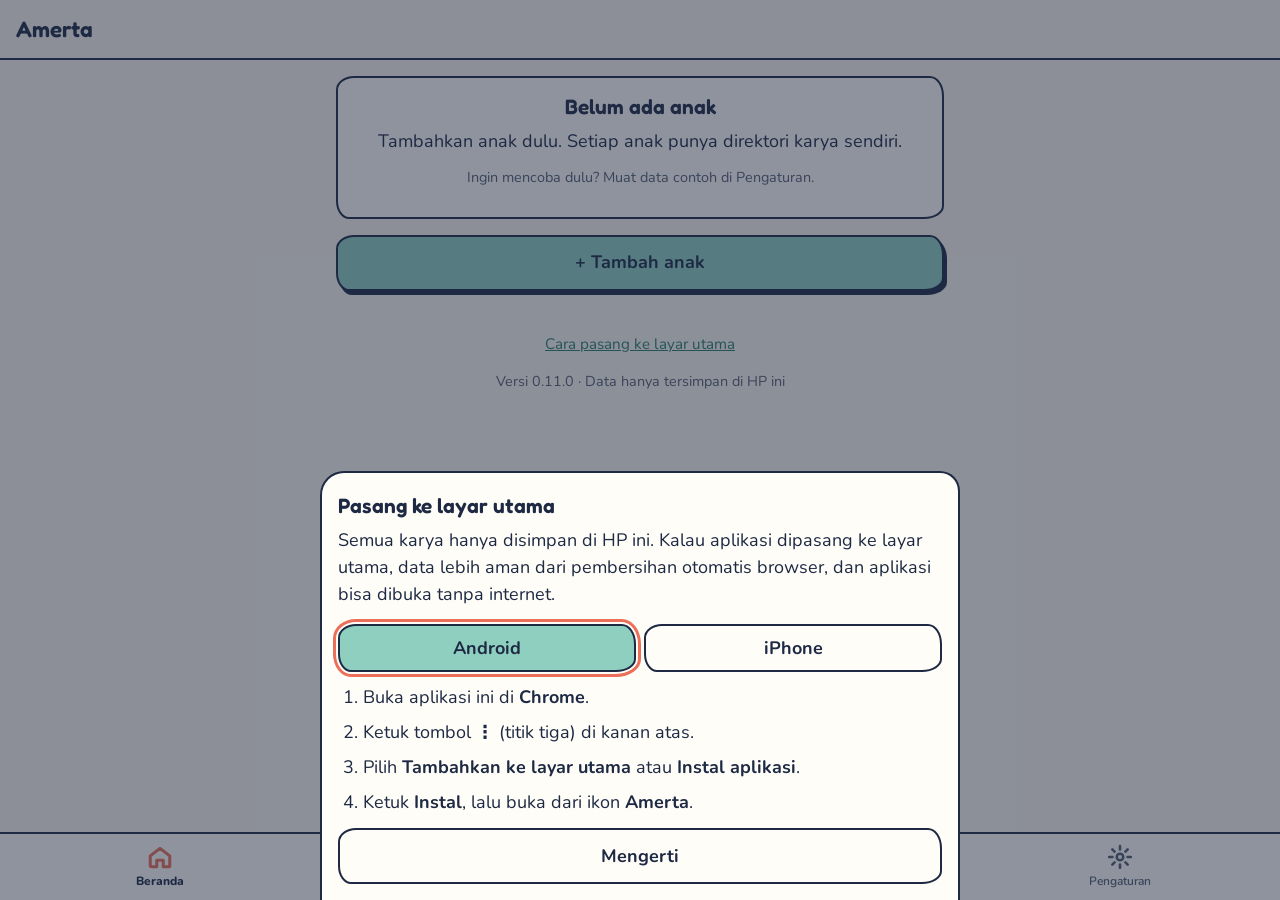
==== commit 26b520c3: "Ganti nama aplikasi menjadi Amerta (versi 0.11.0) Nama yang terlihat (judul, layar utama, manifest, " ====
--- a/app/index.html
+++ b/app/index.html
@@ -3,15 +3,15 @@
 <head>
   <meta charset="utf-8">
   <meta name="viewport" content="width=device-width, initial-scale=1, viewport-fit=cover">
-  <title>Museum Karya Anak</title>
-  <meta name="description" content="Katalog pribadi karya anak. Semua data tersimpan di HP ini saja.">
+  <title>Amerta</title>
+  <meta name="description" content="Amerta: katalog pribadi karya anak. Semua data tersimpan di HP ini saja.">
   <meta name="theme-color" content="#FBF6EC">
   <link rel="manifest" href="manifest.webmanifest">
   <link rel="icon" href="icons/icon-192.png" type="image/png">
   <link rel="apple-touch-icon" href="icons/apple-touch-icon.png">
   <meta name="mobile-web-app-capable" content="yes">
   <meta name="apple-mobile-web-app-capable" content="yes">
-  <meta name="apple-mobile-web-app-title" content="Karya Anak">
+  <meta name="apple-mobile-web-app-title" content="Amerta">
   <meta name="apple-mobile-web-app-status-bar-style" content="default">
   <link rel="stylesheet" href="css/app.css">
   <script src="js/version.js"></script>
@@ -20,7 +20,7 @@
 <body>
   <header class="app-bar">
     <button type="button" id="tombol-kembali" class="tombol-ikon" aria-label="Kembali" hidden>←</button>
-    <h1 id="judul-layar" class="app-judul">Museum Karya Anak</h1>
+    <h1 id="judul-layar" class="app-judul">Amerta</h1>
   </header>
 
   <main id="layar" class="layar" tabindex="-1"></main>
@@ -67,14 +67,14 @@
       <li>Buka aplikasi ini di <strong>Chrome</strong>.</li>
       <li>Ketuk tombol <strong>⋮</strong> (titik tiga) di kanan atas.</li>
       <li>Pilih <strong>Tambahkan ke layar utama</strong> atau <strong>Instal aplikasi</strong>.</li>
-      <li>Ketuk <strong>Instal</strong>, lalu buka dari ikon <strong>Karya Anak</strong>.</li>
+      <li>Ketuk <strong>Instal</strong>, lalu buka dari ikon <strong>Amerta</strong>.</li>
     </ol>
 
     <ol class="langkah" data-panel="iphone" hidden>
       <li>Buka aplikasi ini di <strong>Safari</strong>.</li>
       <li>Ketuk tombol <strong>Bagikan</strong> (kotak dengan panah ke atas).</li>
       <li>Gulir ke bawah, pilih <strong>Tambahkan ke Layar Utama</strong>.</li>
-      <li>Ketuk <strong>Tambah</strong>, lalu buka dari ikon <strong>Karya Anak</strong>.</li>
+      <li>Ketuk <strong>Tambah</strong>, lalu buka dari ikon <strong>Amerta</strong>.</li>
     </ol>
     <p class="catatan" data-panel="iphone" hidden>
       Penting di iPhone: data di ikon layar utama <strong>terpisah</strong> dari data di Safari.
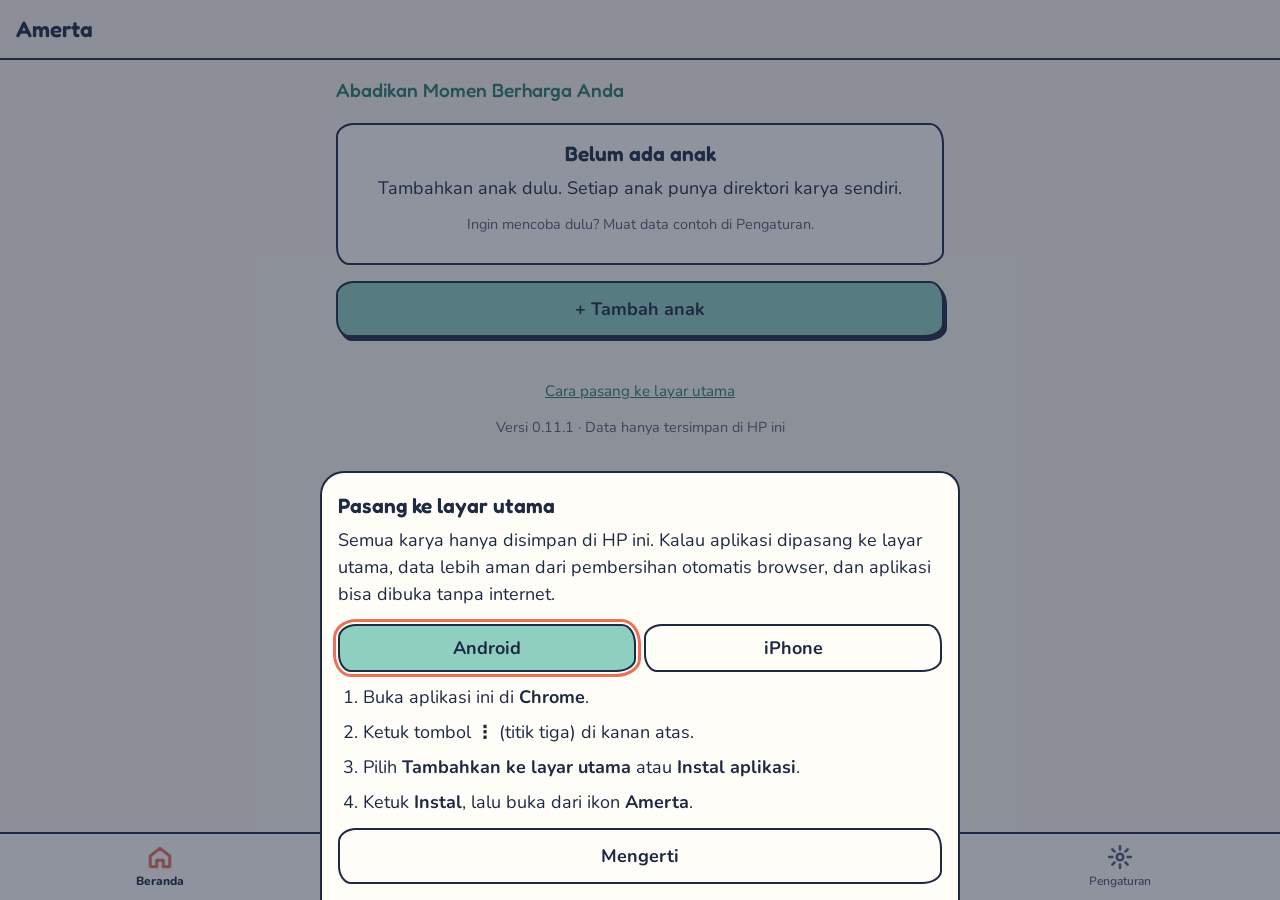
==== commit 61ebdc50: "Tambah tagline "Abadikan Momen Berharga Anda" (versi 0.11.1) Tampil di Beranda di bawah judul, dan d" ====
--- a/app/index.html
+++ b/app/index.html
@@ -4,7 +4,7 @@
   <meta charset="utf-8">
   <meta name="viewport" content="width=device-width, initial-scale=1, viewport-fit=cover">
   <title>Amerta</title>
-  <meta name="description" content="Amerta: katalog pribadi karya anak. Semua data tersimpan di HP ini saja.">
+  <meta name="description" content="Amerta. Abadikan Momen Berharga Anda. Katalog pribadi karya anak. Semua data tersimpan di HP ini saja.">
   <meta name="theme-color" content="#FBF6EC">
   <link rel="manifest" href="manifest.webmanifest">
   <link rel="icon" href="icons/icon-192.png" type="image/png">
--- a/app/css/app.css
+++ b/app/css/app.css
@@ -702,3 +702,12 @@
 @keyframes putar { to { transform: rotate(360deg); } }
 
 [hidden] { display: none !important; }
+
+/* Tagline di Beranda */
+.tagline {
+  margin: 0 0 18px;
+  font-family: var(--huruf-judul);
+  font-size: 1.2rem;
+  font-weight: 500;
+  color: var(--warna-utama);
+}
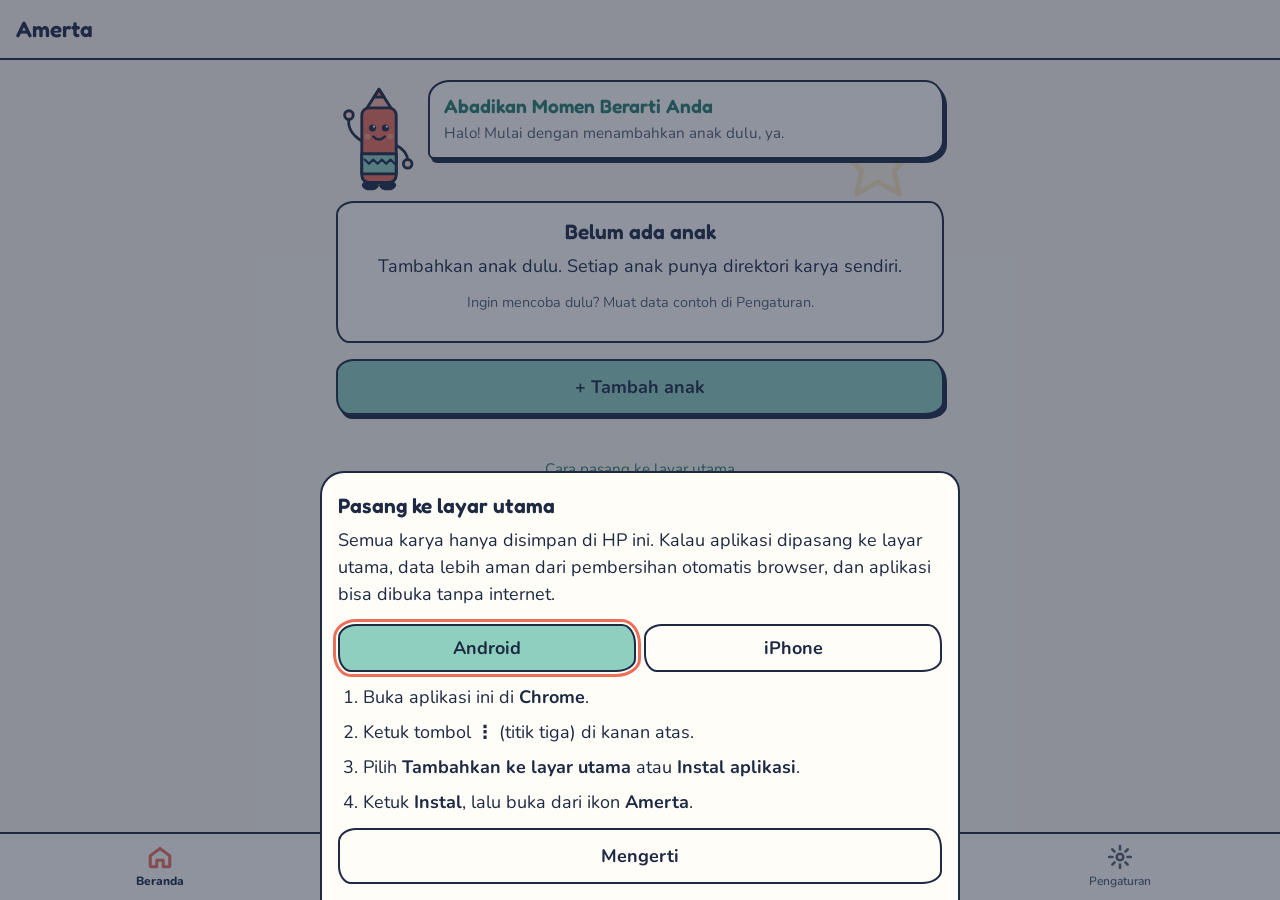
==== commit 6554d1ff: "Beranda: maskot krayon, tali jemuran karya terbaru, coretan latar; tagline baru (versi 0.12.0) - Tag" ====
--- a/app/index.html
+++ b/app/index.html
@@ -4,7 +4,7 @@
   <meta charset="utf-8">
   <meta name="viewport" content="width=device-width, initial-scale=1, viewport-fit=cover">
   <title>Amerta</title>
-  <meta name="description" content="Amerta. Abadikan Momen Berharga Anda. Katalog pribadi karya anak. Semua data tersimpan di HP ini saja.">
+  <meta name="description" content="Amerta. Abadikan Momen Berarti Anda. Katalog pribadi karya anak. Semua data tersimpan di HP ini saja.">
   <meta name="theme-color" content="#FBF6EC">
   <link rel="manifest" href="manifest.webmanifest">
   <link rel="icon" href="icons/icon-192.png" type="image/png">
--- a/app/css/app.css
+++ b/app/css/app.css
@@ -703,11 +703,72 @@
 
 [hidden] { display: none !important; }
 
-/* Tagline di Beranda */
+/* ---------- Beranda: maskot, coretan, tali jemuran ---------- */
+.beranda { position: relative; isolation: isolate; }
+.beranda > :not(.coretan) { position: relative; }
+.coretan {
+  position: absolute;
+  inset: calc(-1 * var(--jarak)) calc(-1 * var(--jarak)) auto;
+  width: calc(100% + 2 * var(--jarak));
+  height: 800px;
+  z-index: -1;
+  pointer-events: none;
+}
+
+.sapaan { display: flex; align-items: flex-end; gap: 6px; margin: 4px 0 8px; }
+.maskot { flex: none; width: 86px; height: auto; }
+.gelembung {
+  position: relative;
+  flex: 1;
+  margin-bottom: 34px;
+  padding: 12px 14px;
+  border: var(--garis-tangan);
+  border-radius: 22px 18px 22px 6px / 18px 22px 18px 6px;
+  background: var(--kartu);
+  box-shadow: var(--bayang);
+}
 .tagline {
-  margin: 0 0 18px;
+  margin: 0 0 4px;
   font-family: var(--huruf-judul);
   font-size: 1.2rem;
-  font-weight: 500;
+  font-weight: 600;
+  line-height: 1.25;
   color: var(--warna-utama);
 }
+.gelembung-teks { margin: 0; font-size: 0.95rem; color: var(--teks-redup); }
+
+.jemuran { position: relative; height: 150px; margin: 0 -6px 12px; }
+.jemuran .tali { position: absolute; inset: 0 0 auto; width: 100%; height: 80px; }
+.jemuran-item {
+  position: absolute;
+  width: 76px;
+  padding: 5px 5px 14px;
+  border: var(--garis-tangan);
+  border-radius: 4px;
+  background: #fff;
+  box-shadow: 2px 3px 0 var(--tinta);
+  transform: translateX(-50%) rotate(var(--miring, 0deg));
+  transform-origin: 50% 0;
+  cursor: pointer;
+  -webkit-tap-highlight-color: transparent;
+}
+.jemuran-item:active { transform: translateX(-50%) rotate(0deg) scale(1.05); }
+.jemuran-item img {
+  display: block;
+  width: 100%;
+  aspect-ratio: 1;
+  object-fit: cover;
+  background: #F1EADB;
+}
+.jemuran-item img:not([src]) { visibility: hidden; }
+.jepit {
+  position: absolute;
+  top: -14px;
+  left: 50%;
+  width: 12px;
+  height: 24px;
+  margin-left: -6px;
+  border: 2px solid var(--tinta);
+  border-radius: 3px;
+  background: var(--kuning);
+}
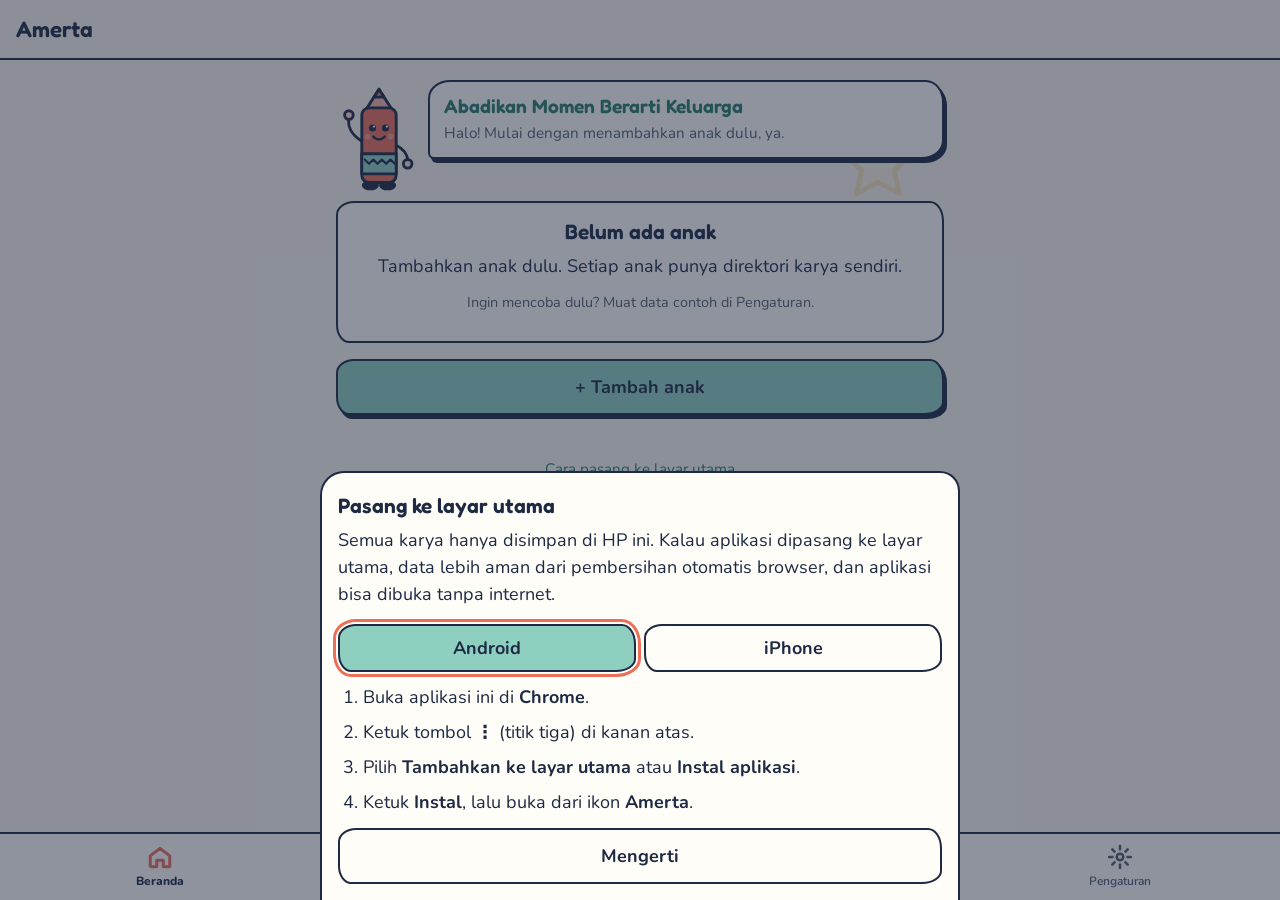
==== commit 384c4f6d: "Tagline menjadi "Abadikan Momen Berarti Keluarga" (versi 0.12.1) Co-Authored-By: Claude Opus 5.5 <no" ====
--- a/app/index.html
+++ b/app/index.html
@@ -4,7 +4,7 @@
   <meta charset="utf-8">
   <meta name="viewport" content="width=device-width, initial-scale=1, viewport-fit=cover">
   <title>Amerta</title>
-  <meta name="description" content="Amerta. Abadikan Momen Berarti Anda. Katalog pribadi karya anak. Semua data tersimpan di HP ini saja.">
+  <meta name="description" content="Amerta. Abadikan Momen Berarti Keluarga. Katalog pribadi karya anak. Semua data tersimpan di HP ini saja.">
   <meta name="theme-color" content="#FBF6EC">
   <link rel="manifest" href="manifest.webmanifest">
   <link rel="icon" href="icons/icon-192.png" type="image/png">
